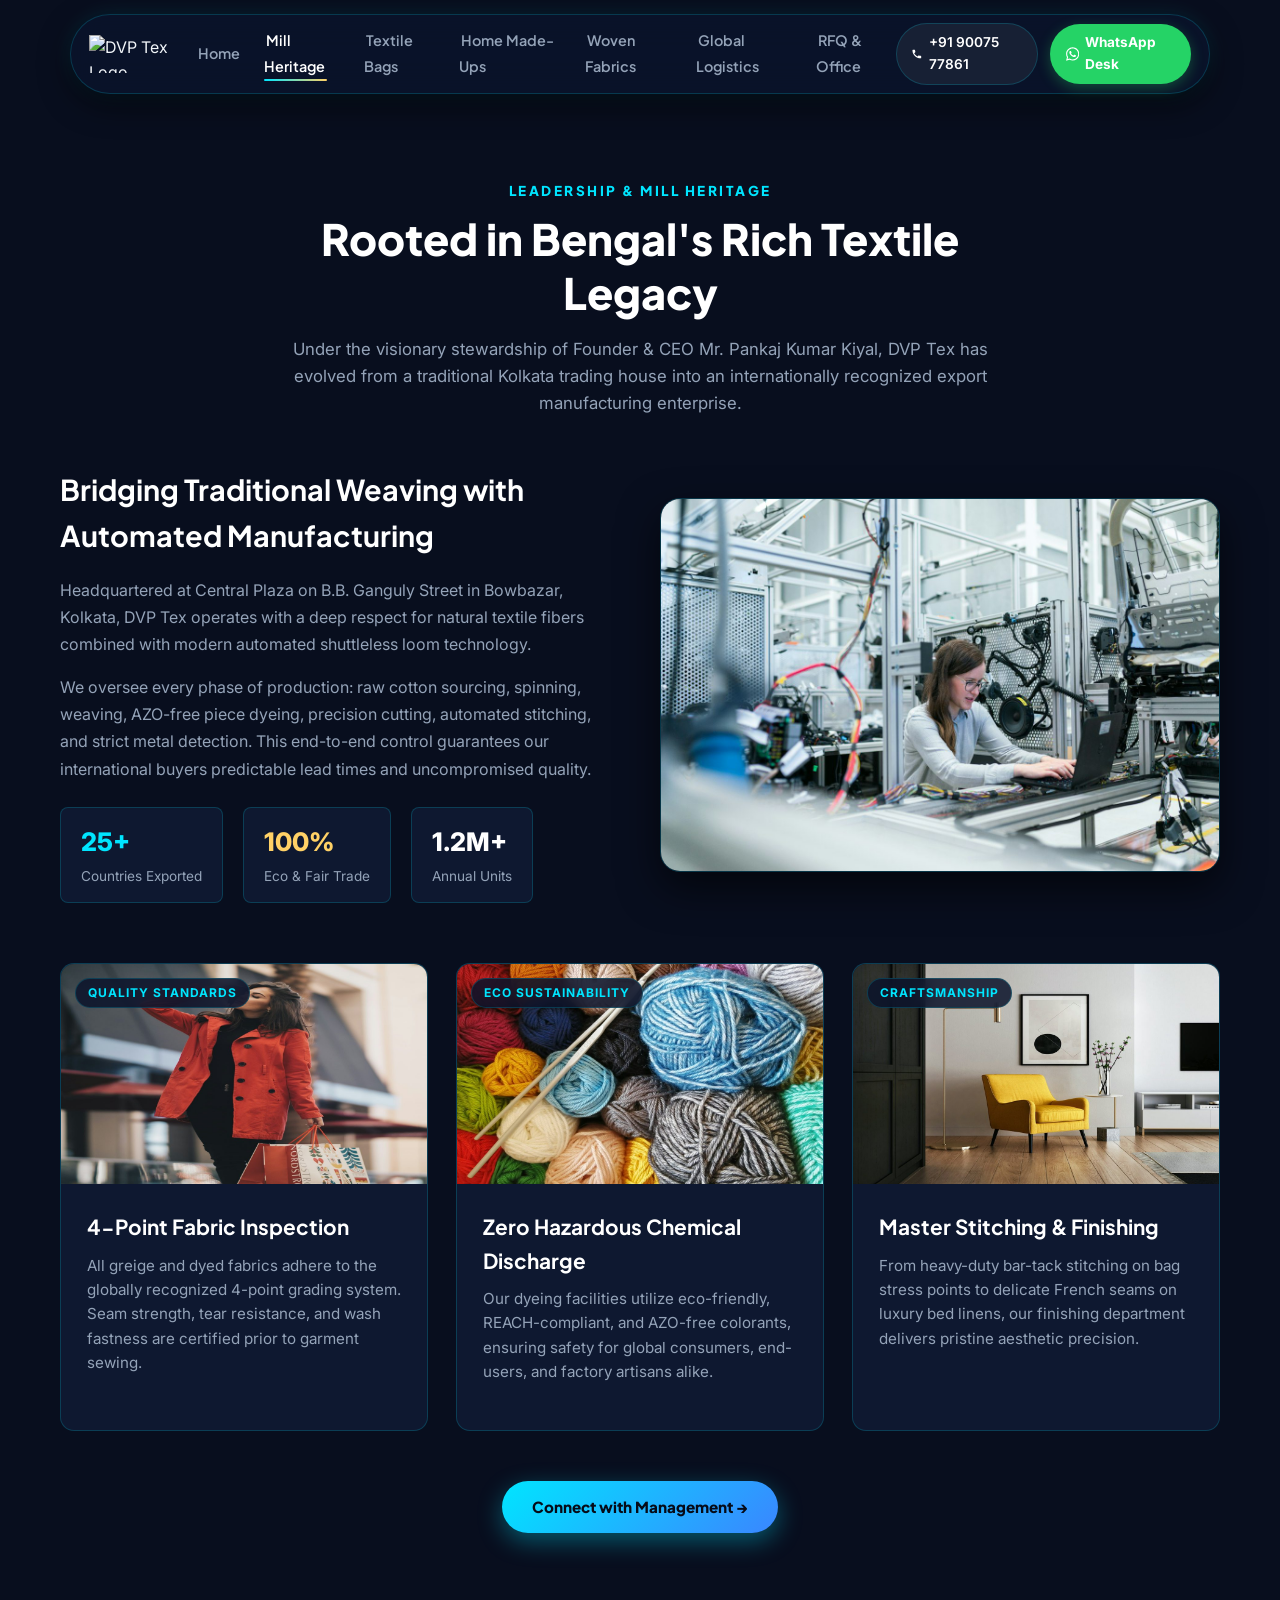
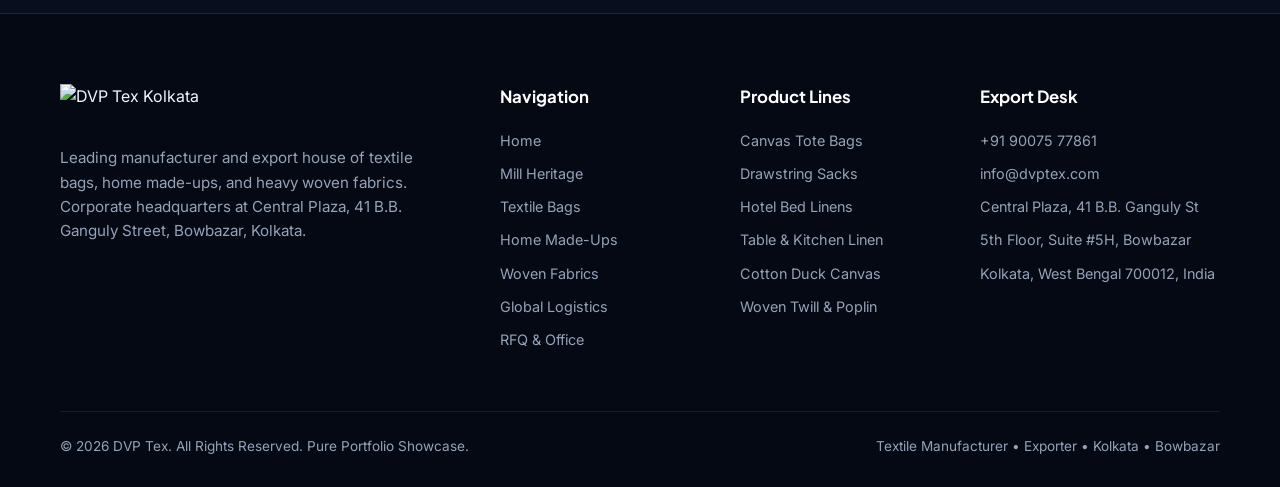
==== about.html @ 0e13f60e "feat: complete global export textile architecture for DVP Tex Kolkata" ====
<!DOCTYPE html>
<html lang="en">
<head>
  <meta charset="UTF-8">
  <meta name="viewport" content="width=device-width, initial-scale=1.0">
  <title>Mill Heritage &amp; Leadership | DVP Tex Kolkata</title>
  <meta name="description" content="Discover the manufacturing heritage, leadership of Mr. Pankaj Kumar Kiyal, and international compliance standards at DVP Tex, Bowbazar, Kolkata.">
  <link rel="icon" type="image/svg+xml" href="assets/images/favicon.svg">
  <link rel="icon" type="image/png" sizes="32x32" href="assets/images/favicon-32x32.png">
  <link rel="apple-touch-icon" href="assets/images/apple-touch-icon.png">
  <link rel="preconnect" href="https://fonts.googleapis.com">
  <link rel="preconnect" href="https://fonts.gstatic.com" crossorigin>
  <link href="https://fonts.googleapis.com/css2?family=Plus+Jakarta+Sans:wght@600;700;800;900&family=Inter:wght@400;500;600;700&display=swap" rel="stylesheet">
  <link rel="stylesheet" href="style.css">
</head>
<body>

  <!-- TheDivine Floating Pill Navbar -->
  <header class="nav-header-wrapper">
    <nav class="the-divine-nav" aria-label="Main Navigation">
      <a href="index.html" class="nav-brand">
        <img src="assets/images/logo.svg" alt="DVP Tex Logo">
      </a>
      <ul class="nav-links">
        <li><a href="index.html" class="nav-link">Home</a></li>
        <li><a href="about.html" class="nav-link active">Mill Heritage</a></li>
        <li><a href="bags.html" class="nav-link">Textile Bags</a></li>
        <li><a href="made-ups.html" class="nav-link">Home Made-Ups</a></li>
        <li><a href="fabrics.html" class="nav-link">Woven Fabrics</a></li>
        <li><a href="export.html" class="nav-link">Global Logistics</a></li>
        <li><a href="contact.html" class="nav-link">RFQ &amp; Office</a></li>
      </ul>
      <div class="nav-actions">
        <a href="tel:+919007577861" class="btn-nav-call" title="Call DVP Tex">
          <svg width="14" height="14" viewBox="0 0 24 24" fill="currentColor"><path d="M20 15.5c-1.2 0-2.4-.2-3.6-.6-.3-.1-.7 0-1 .2l-2.2 2.2c-2.8-1.4-5.1-3.8-6.6-6.6l2.2-2.2c.3-.3.4-.7.2-1-.4-1.1-.6-2.3-.6-3.5 0-.6-.4-1-1-1H4c-.6 0-1 .4-1 1 0 9.4 7.6 17 17 17 .6 0 1-.4 1-1v-3.5c0-.6-.4-1-1-1z"/></svg>
          +91 90075 77861
        </a>
        <a href="https://wa.me/919007577861?text=Hello%20DVP%20Tex!%20We%20would%20like%20to%20learn%20more%20about%20your%20mill%20manufacturing%20capabilities." target="_blank" rel="noopener noreferrer" class="btn-nav-wa" title="WhatsApp Export Desk">
          <svg class="wa-icon-white" viewBox="0 0 24 24"><path d="M.057 24l1.687-6.163c-1.041-1.804-1.588-3.849-1.587-5.946.003-6.556 5.338-11.891 11.893-11.891 3.181.001 6.167 1.24 8.413 3.488 2.245 2.248 3.481 5.236 3.48 8.414-.003 6.557-5.338 11.892-11.893 11.892-1.99-.001-3.951-.5-5.688-1.448l-6.305 1.654zm6.597-3.807c1.676.995 3.276 1.591 5.392 1.592 5.448 0 9.886-4.434 9.889-9.885.002-5.462-4.415-9.89-9.881-9.892-5.452 0-9.887 4.434-9.889 9.884-.001 2.225.651 3.891 1.746 5.634l-.999 3.648 3.742-.981zm11.387-5.464c-.074-.124-.272-.198-.57-.347-.297-.149-1.758-.868-2.031-.967-.272-.099-.47-.149-.669.149-.198.297-.768.967-.941 1.165-.173.198-.347.223-.644.074-.297-.149-1.255-.462-2.39-1.475-.883-.788-1.48-1.761-1.653-2.059-.173-.297-.018-.458.13-.606.134-.133.297-.347.446-.521.151-.172.2-.296.3-.495.099-.198.05-.372-.025-.521-.075-.148-.669-1.611-.916-2.206-.242-.579-.487-.501-.669-.51l-.57-.01c-.198 0-.52.074-.792.372s-1.04 1.016-1.04 2.479 1.065 2.876 1.213 3.074c.149.198 2.095 3.2 5.076 4.487.709.306 1.263.489 1.694.626.712.226 1.36.194 1.872.118.571-.085 1.758-.719 2.006-1.413.248-.695.248-1.29.173-1.414z"/></svg>
        WhatsApp Desk
      </a>
      <button class="mobile-nav-toggle" aria-label="Toggle navigation">
        <svg width="24" height="24" viewBox="0 0 24 24" stroke="currentColor" stroke-width="2" fill="none"><path d="M4 6h16M4 12h16M4 18h16"/></svg>
      </button>
    </div>
  </nav>
</header>

<!-- Mobile Drawer -->
<div class="mobile-nav-drawer">
  <a href="index.html" class="nav-link">Home</a>
  <a href="about.html" class="nav-link active">Mill Heritage</a>
  <a href="bags.html" class="nav-link">Textile Bags</a>
  <a href="made-ups.html" class="nav-link">Home Made-Ups</a>
  <a href="fabrics.html" class="nav-link">Woven Fabrics</a>
  <a href="export.html" class="nav-link">Global Logistics</a>
  <a href="contact.html" class="nav-link">RFQ &amp; Office</a>
</div>

<main style="padding-top: 100px;">
  <section class="section">
    <div class="container">
      <div class="section-header">
        <span class="section-subtitle">Leadership &amp; Mill Heritage</span>
        <h1 class="section-title">Rooted in Bengal's Rich Textile Legacy</h1>
        <p class="section-desc">
          Under the visionary stewardship of Founder &amp; CEO Mr. Pankaj Kumar Kiyal, DVP Tex has evolved from a traditional Kolkata trading house into an internationally recognized export manufacturing enterprise.
        </p>
      </div>

      <div style="display: grid; grid-template-columns: repeat(auto-fit, minmax(320px, 1fr)); gap: 40px; align-items: center; margin-bottom: 60px;">
        <div>
          <h2 style="font-size: 1.8rem; color: #fff; margin-bottom: 18px; font-family: var(--font-heading);">
            Bridging Traditional Weaving with Automated Manufacturing
          </h2>
          <p style="color: var(--text-muted); line-height: 1.7; margin-bottom: 16px;">
            Headquartered at Central Plaza on B.B. Ganguly Street in Bowbazar, Kolkata, DVP Tex operates with a deep respect for natural textile fibers combined with modern automated shuttleless loom technology.
          </p>
          <p style="color: var(--text-muted); line-height: 1.7; margin-bottom: 24px;">
            We oversee every phase of production: raw cotton sourcing, spinning, weaving, AZO-free piece dyeing, precision cutting, automated stitching, and strict metal detection. This end-to-end control guarantees our international buyers predictable lead times and uncompromised quality.
          </p>
          <div style="display: flex; gap: 20px; flex-wrap: wrap;">
            <div style="background: var(--bg-card); border: 1px solid var(--border-color); border-radius: var(--radius-sm); padding: 14px 20px;">
              <span style="font-size: 1.6rem; font-weight: 800; color: var(--accent-cyan); display: block;">25+</span>
              <span style="font-size: 0.85rem; color: var(--text-muted);">Countries Exported</span>
            </div>
            <div style="background: var(--bg-card); border: 1px solid var(--border-color); border-radius: var(--radius-sm); padding: 14px 20px;">
              <span style="font-size: 1.6rem; font-weight: 800; color: var(--accent-gold); display: block;">100%</span>
              <span style="font-size: 0.85rem; color: var(--text-muted);">Eco &amp; Fair Trade</span>
            </div>
            <div style="background: var(--bg-card); border: 1px solid var(--border-color); border-radius: var(--radius-sm); padding: 14px 20px;">
              <span style="font-size: 1.6rem; font-weight: 800; color: #fff; display: block;">1.2M+</span>
              <span style="font-size: 0.85rem; color: var(--text-muted);">Annual Units</span>
            </div>
          </div>
        </div>

        <div style="border-radius: var(--radius-lg); overflow: hidden; border: 1px solid var(--border-color); box-shadow: 0 16px 40px rgba(0,0,0,0.6);">
          <img src="assets/images/industrial-weaving-loom.jpg" alt="Industrial Weaving Loom Machinery" loading="lazy" style="width: 100%; height: auto;">
        </div>
      </div>

      <!-- Compliance & Certification Pillars -->
      <div class="cards-grid">
        <div class="card-luxury">
          <div class="card-img-wrap">
            <img src="assets/images/quality-inspection-fabric.jpg" alt="Quality Assurance Lab" loading="lazy">
            <span class="card-badge">Quality Standards</span>
          </div>
          <div class="card-body">
            <h3 class="card-title">4-Point Fabric Inspection</h3>
            <p class="card-desc">
              All greige and dyed fabrics adhere to the globally recognized 4-point grading system. Seam strength, tear resistance, and wash fastness are certified prior to garment sewing.
            </p>
          </div>
        </div>

        <div class="card-luxury">
          <div class="card-img-wrap">
            <img src="assets/images/yarn-spinning-spools.jpg" alt="Eco Dyeing and Cotton Yarn" loading="lazy">
            <span class="card-badge">Eco Sustainability</span>
          </div>
          <div class="card-body">
            <h3 class="card-title">Zero Hazardous Chemical Discharge</h3>
            <p class="card-desc">
              Our dyeing facilities utilize eco-friendly, REACH-compliant, and AZO-free colorants, ensuring safety for global consumers, end-users, and factory artisans alike.
            </p>
          </div>
        </div>

        <div class="card-luxury">
          <div class="card-img-wrap">
            <img src="assets/images/textile-craftsmanship-detail.jpg" alt="Precision Stitching and Finishing" loading="lazy">
            <span class="card-badge">Craftsmanship</span>
          </div>
          <div class="card-body">
            <h3 class="card-title">Master Stitching &amp; Finishing</h3>
            <p class="card-desc">
              From heavy-duty bar-tack stitching on bag stress points to delicate French seams on luxury bed linens, our finishing department delivers pristine aesthetic precision.
            </p>
          </div>
        </div>
      </div>

      <div style="text-align: center; margin-top: 50px;">
        <a href="contact.html" class="btn-primary">Connect with Management &rarr;</a>
      </div>
    </div>
  </section>
</main>

<!-- Footer -->
<footer class="site-footer">
  <div class="container">
    <div class="footer-grid">
      <div class="footer-brand">
        <img src="assets/images/logo.svg" alt="DVP Tex Kolkata">
        <p>
          Leading manufacturer and export house of textile bags, home made-ups, and heavy woven fabrics. Corporate headquarters at Central Plaza, 41 B.B. Ganguly Street, Bowbazar, Kolkata.
        </p>
      </div>
      <div class="footer-col">
        <h4>Navigation</h4>
        <ul>
          <li><a href="index.html">Home</a></li>
          <li><a href="about.html">Mill Heritage</a></li>
          <li><a href="bags.html">Textile Bags</a></li>
          <li><a href="made-ups.html">Home Made-Ups</a></li>
          <li><a href="fabrics.html">Woven Fabrics</a></li>
          <li><a href="export.html">Global Logistics</a></li>
          <li><a href="contact.html">RFQ &amp; Office</a></li>
        </ul>
      </div>
      <div class="footer-col">
        <h4>Product Lines</h4>
        <ul>
          <li><a href="bags.html">Canvas Tote Bags</a></li>
          <li><a href="bags.html">Drawstring Sacks</a></li>
          <li><a href="made-ups.html">Hotel Bed Linens</a></li>
          <li><a href="made-ups.html">Table &amp; Kitchen Linen</a></li>
          <li><a href="fabrics.html">Cotton Duck Canvas</a></li>
          <li><a href="fabrics.html">Woven Twill &amp; Poplin</a></li>
        </ul>
      </div>
      <div class="footer-col">
        <h4>Export Desk</h4>
        <ul>
          <li><a href="tel:+919007577861">+91 90075 77861</a></li>
          <li><a href="mailto:info@dvptex.com">info@dvptex.com</a></li>
          <li>Central Plaza, 41 B.B. Ganguly St</li>
          <li>5th Floor, Suite #5H, Bowbazar</li>
          <li>Kolkata, West Bengal 700012, India</li>
        </ul>
      </div>
    </div>

    <div class="footer-bottom">
      <p>&copy; 2026 DVP Tex. All Rights Reserved. Pure Portfolio Showcase.</p>
      <p>Textile Manufacturer &bull; Exporter &bull; Kolkata &bull; Bowbazar</p>
    </div>
  </div>
</footer>

<script src="main.js"></script>
</body>
</html>
---- style.css ----
:root {
  --bg-dark: #080e1e;
  --bg-card: #0e1830;
  --bg-card-hover: #142244;
  --border-color: rgba(0, 229, 255, 0.18);
  --border-glow: rgba(0, 229, 255, 0.45);
  --text-main: #f1f5f9;
  --text-muted: #94a3b8;
  --accent-cyan: #00e5ff;
  --accent-blue: #3a86ff;
  --accent-gold: #ffd166;
  --font-heading: 'Plus Jakarta Sans', system-ui, -apple-system, sans-serif;
  --font-body: 'Inter', system-ui, -apple-system, sans-serif;
  --radius-sm: 8px;
  --radius-md: 14px;
  --radius-lg: 20px;
}

* {
  margin: 0;
  padding: 0;
  box-sizing: border-box;
}

html, body {
  width: 100%;
  overflow-x: hidden;
  background-color: var(--bg-dark);
  color: var(--text-main);
  font-family: var(--font-body);
  line-height: 1.6;
  -webkit-font-smoothing: antialiased;
}

img, video {
  max-width: 100%;
  height: auto;
  display: block;
}

a {
  text-decoration: none;
  color: inherit;
  transition: all 0.25s ease;
}

/* Container */
.container {
  width: 100%;
  max-width: 1200px;
  margin: 0 auto;
  padding: 0 20px;
  box-sizing: border-box;
}

/* TheDivine Floating Pill Navbar */
.nav-header-wrapper {
  position: fixed;
  top: 14px;
  left: 0;
  width: 100%;
  display: flex;
  justify-content: center;
  z-index: 1000;
  pointer-events: none;
  padding: 0 16px;
  box-sizing: border-box;
}

.the-divine-nav {
  pointer-events: auto;
  display: flex;
  align-items: center;
  justify-content: space-between;
  width: 100%;
  max-width: 1140px;
  background: rgba(11, 19, 43, 0.90);
  backdrop-filter: blur(16px);
  -webkit-backdrop-filter: blur(16px);
  border: 1px solid var(--border-color);
  border-radius: 9999px;
  padding: 8px 18px;
  box-shadow: 0 10px 30px rgba(0, 0, 0, 0.6), 0 0 20px rgba(0, 229, 255, 0.12);
  transition: all 0.3s ease;
}

.nav-brand {
  display: flex;
  align-items: center;
  gap: 10px;
}

.nav-brand img {
  height: 38px;
  width: auto;
}

.nav-links {
  display: flex;
  align-items: center;
  list-style: none;
  gap: 22px;
}

.nav-link {
  font-family: var(--font-heading);
  font-size: 0.9rem;
  font-weight: 600;
  color: var(--text-muted);
  position: relative;
  padding: 6px 2px;
}

.nav-link:hover, .nav-link.active {
  color: #ffffff;
}

.nav-link.active::after {
  content: '';
  position: absolute;
  bottom: 0;
  left: 0;
  width: 100%;
  height: 2px;
  background: linear-gradient(90deg, var(--accent-cyan), var(--accent-gold));
  border-radius: 2px;
}

.nav-actions {
  display: flex;
  align-items: center;
  gap: 12px;
}

.btn-nav-call {
  display: inline-flex;
  align-items: center;
  gap: 6px;
  background: rgba(255, 255, 255, 0.06);
  border: 1px solid var(--border-color);
  color: #fff;
  padding: 8px 14px;
  border-radius: 9999px;
  font-size: 0.85rem;
  font-weight: 600;
}

.btn-nav-call:hover {
  background: rgba(0, 229, 255, 0.15);
  border-color: var(--accent-cyan);
}

.btn-nav-wa {
  display: inline-flex;
  align-items: center;
  gap: 6px;
  background: #25D366;
  color: #ffffff;
  padding: 8px 16px;
  border-radius: 9999px;
  font-size: 0.85rem;
  font-weight: 700;
  box-shadow: 0 4px 14px rgba(37, 211, 102, 0.3);
}

.btn-nav-wa:hover {
  background: #20ba59;
  transform: translateY(-1px);
}

.wa-icon-white {
  width: 16px;
  height: 16px;
  fill: #ffffff;
}

.mobile-nav-toggle {
  display: none;
  background: transparent;
  border: none;
  color: #fff;
  cursor: pointer;
  padding: 4px;
}

/* Mobile Drawer */
.mobile-nav-drawer {
  display: none;
  position: fixed;
  top: 72px;
  left: 16px;
  right: 16px;
  background: rgba(11, 19, 43, 0.98);
  border: 1px solid var(--border-color);
  border-radius: var(--radius-lg);
  padding: 20px;
  z-index: 999;
  box-shadow: 0 20px 40px rgba(0,0,0,0.8);
  flex-direction: column;
  gap: 12px;
}

.mobile-nav-drawer.open {
  display: flex;
}

.mobile-nav-drawer .nav-link {
  font-size: 1.05rem;
  padding: 10px 0;
  border-bottom: 1px solid rgba(255,255,255,0.05);
}

/* Hero Section */
.hero-wrapper {
  position: relative;
  width: 100%;
  height: 92vh;
  min-height: 600px;
  max-height: 850px;
  display: flex;
  align-items: center;
  justify-content: center;
  overflow: hidden;
  background: #000;
}

.hero-video-bg {
  position: absolute;
  top: 0;
  left: 0;
  width: 100%;
  height: 100%;
  object-fit: cover;
  opacity: 0.38;
  z-index: 1;
}

.hero-overlay {
  position: absolute;
  inset: 0;
  background: linear-gradient(180deg, rgba(8, 14, 30, 0.75) 0%, rgba(8, 14, 30, 0.4) 50%, rgba(8, 14, 30, 0.95) 100%);
  z-index: 2;
}

.hero-content {
  position: relative;
  z-index: 3;
  text-align: center;
  max-width: 900px;
  padding: 0 20px;
}

.hero-badge {
  display: inline-flex;
  align-items: center;
  gap: 8px;
  background: rgba(0, 229, 255, 0.12);
  border: 1px solid var(--border-color);
  color: var(--accent-cyan);
  padding: 6px 18px;
  border-radius: 9999px;
  font-size: 0.85rem;
  font-weight: 700;
  letter-spacing: 1px;
  text-transform: uppercase;
  margin-bottom: 22px;
}

.hero-title {
  font-family: var(--font-heading);
  font-size: clamp(2.2rem, 5vw, 4rem);
  font-weight: 900;
  line-height: 1.15;
  color: #ffffff;
  margin-bottom: 20px;
}

.hero-title .typewriter-target {
  background: linear-gradient(90deg, var(--accent-cyan), var(--accent-gold));
  -webkit-background-clip: text;
  -webkit-text-fill-color: transparent;
  display: inline-block;
  min-width: 180px;
}

.hero-subtitle {
  font-size: clamp(1rem, 2vw, 1.25rem);
  color: var(--text-muted);
  max-width: 740px;
  margin: 0 auto 32px;
}

.hero-cta-group {
  display: flex;
  align-items: center;
  justify-content: center;
  gap: 16px;
  flex-wrap: wrap;
}

.btn-primary {
  display: inline-flex;
  align-items: center;
  gap: 8px;
  background: linear-gradient(135deg, var(--accent-cyan), var(--accent-blue));
  color: #060b18;
  font-family: var(--font-heading);
  font-weight: 800;
  font-size: 0.95rem;
  padding: 14px 30px;
  border-radius: 9999px;
  box-shadow: 0 8px 24px rgba(0, 229, 255, 0.35);
  transition: all 0.3s ease;
  border: none;
  cursor: pointer;
}

.btn-primary:hover {
  transform: translateY(-2px);
  box-shadow: 0 12px 28px rgba(0, 229, 255, 0.5);
}

.btn-secondary {
  display: inline-flex;
  align-items: center;
  gap: 8px;
  background: rgba(255, 255, 255, 0.05);
  border: 1px solid var(--border-color);
  color: #ffffff;
  font-family: var(--font-heading);
  font-weight: 700;
  font-size: 0.95rem;
  padding: 14px 28px;
  border-radius: 9999px;
  transition: all 0.3s ease;
}

.btn-secondary:hover {
  background: rgba(255, 255, 255, 0.12);
  border-color: #ffffff;
}

/* Counter Bar */
.counter-bar-wrapper {
  background: var(--bg-card);
  border-top: 1px solid var(--border-color);
  border-bottom: 1px solid var(--border-color);
  padding: 36px 0;
}

.counter-grid {
  display: grid;
  grid-template-columns: repeat(auto-fit, minmax(200px, 1fr));
  gap: 24px;
  text-align: center;
}

.counter-item h3 {
  font-family: var(--font-heading);
  font-size: 2.6rem;
  font-weight: 900;
  color: #ffffff;
  margin-bottom: 4px;
}

.counter-item h3 .counter-val {
  background: linear-gradient(90deg, var(--accent-cyan), var(--accent-gold));
  -webkit-background-clip: text;
  -webkit-text-fill-color: transparent;
}

.counter-item p {
  font-size: 0.9rem;
  color: var(--text-muted);
  font-weight: 600;
  text-transform: uppercase;
  letter-spacing: 1px;
}

/* Sections */
.section {
  padding: 80px 0;
}

.section-header {
  text-align: center;
  max-width: 740px;
  margin: 0 auto 50px;
}

.section-subtitle {
  font-family: var(--font-heading);
  font-size: 0.85rem;
  font-weight: 800;
  color: var(--accent-cyan);
  text-transform: uppercase;
  letter-spacing: 2.5px;
  display: block;
  margin-bottom: 10px;
}

.section-title {
  font-family: var(--font-heading);
  font-size: clamp(1.8rem, 3.5vw, 2.7rem);
  font-weight: 800;
  color: #ffffff;
  line-height: 1.25;
  margin-bottom: 16px;
}

.section-desc {
  font-size: 1.05rem;
  color: var(--text-muted);
}

/* Cards Grid */
.cards-grid {
  display: grid;
  grid-template-columns: repeat(auto-fit, minmax(320px, 1fr));
  gap: 28px;
}

.card-luxury {
  background: var(--bg-card);
  border: 1px solid var(--border-color);
  border-radius: var(--radius-md);
  overflow: hidden;
  transition: all 0.3s ease;
  display: flex;
  flex-direction: column;
}

.card-luxury:hover {
  transform: translateY(-4px);
  border-color: var(--border-glow);
  box-shadow: 0 16px 36px rgba(0, 229, 255, 0.12);
}

.card-img-wrap {
  position: relative;
  width: 100%;
  height: 220px;
  overflow: hidden;
}

.card-img-wrap img {
  width: 100%;
  height: 100%;
  object-fit: cover;
  transition: transform 0.5s ease;
}

.card-luxury:hover .card-img-wrap img {
  transform: scale(1.05);
}

.card-badge {
  position: absolute;
  top: 14px;
  left: 14px;
  background: rgba(11, 19, 43, 0.85);
  backdrop-filter: blur(8px);
  border: 1px solid var(--border-color);
  color: var(--accent-cyan);
  padding: 4px 12px;
  border-radius: 9999px;
  font-size: 0.75rem;
  font-weight: 700;
  text-transform: uppercase;
  letter-spacing: 1px;
}

.card-body {
  padding: 26px;
  display: flex;
  flex-direction: column;
  flex-grow: 1;
}

.card-title {
  font-family: var(--font-heading);
  font-size: 1.3rem;
  font-weight: 700;
  color: #ffffff;
  margin-bottom: 10px;
}

.card-desc {
  font-size: 0.95rem;
  color: var(--text-muted);
  margin-bottom: 20px;
  flex-grow: 1;
}

.card-features {
  list-style: none;
  margin-bottom: 22px;
}

.card-features li {
  display: flex;
  align-items: center;
  gap: 10px;
  font-size: 0.88rem;
  color: #cbd5e1;
  margin-bottom: 8px;
}

.card-features li svg {
  width: 16px;
  height: 16px;
  fill: var(--accent-cyan);
  flex-shrink: 0;
}

.card-cta {
  display: inline-flex;
  align-items: center;
  gap: 6px;
  color: var(--accent-cyan);
  font-family: var(--font-heading);
  font-weight: 700;
  font-size: 0.9rem;
}

.card-cta:hover {
  color: #ffffff;
  gap: 10px;
}

/* Interactive RFQ Estimator Widget */
.estimator-widget {
  background: linear-gradient(135deg, #0e1830 0%, #132244 100%);
  border: 1px solid var(--border-color);
  border-radius: var(--radius-lg);
  padding: 40px;
  box-shadow: 0 20px 50px rgba(0,0,0,0.5);
  box-sizing: border-box;
}

.estimator-grid {
  display: grid;
  grid-template-columns: repeat(auto-fit, minmax(260px, 1fr));
  gap: 24px;
  margin-bottom: 30px;
}

.est-field {
  display: flex;
  flex-direction: column;
  gap: 8px;
}

.est-field label {
  font-size: 0.88rem;
  font-weight: 700;
  color: #cbd5e1;
  text-transform: uppercase;
  letter-spacing: 1px;
}

.est-field select, .est-field input {
  background: #18284e;
  border: 1px solid var(--border-color);
  color: #ffffff;
  padding: 12px 16px;
  border-radius: var(--radius-sm);
  font-family: var(--font-body);
  font-size: 0.95rem;
  outline: none;
}

.est-field select:focus, .est-field input:focus {
  border-color: var(--accent-cyan);
}

.estimator-output {
  background: rgba(0, 229, 255, 0.05);
  border: 1px dashed var(--accent-cyan);
  border-radius: var(--radius-md);
  padding: 24px;
  display: flex;
  align-items: center;
  justify-content: space-between;
  gap: 20px;
  flex-wrap: wrap;
}

.est-specs {
  flex: 1;
  min-width: 240px;
  word-break: break-word;
}

.est-specs h4 {
  font-family: var(--font-heading);
  font-size: 1.25rem;
  color: #ffffff;
  margin-bottom: 6px;
}

.est-specs p {
  color: var(--text-muted);
  font-size: 0.9rem;
}

/* Footer */
.site-footer {
  background: #050914;
  border-top: 1px solid var(--border-color);
  padding: 70px 0 30px;
}

.footer-grid {
  display: grid;
  grid-template-columns: 2fr 1fr 1fr 1.2fr;
  gap: 40px;
  margin-bottom: 50px;
}

.footer-brand img {
  height: 44px;
  margin-bottom: 18px;
}

.footer-brand p {
  color: var(--text-muted);
  font-size: 0.95rem;
  line-height: 1.6;
  max-width: 380px;
}

.footer-col h4 {
  font-family: var(--font-heading);
  font-size: 1.05rem;
  font-weight: 700;
  color: #ffffff;
  margin-bottom: 18px;
}

.footer-col ul {
  list-style: none;
}

.footer-col ul li {
  margin-bottom: 10px;
  font-size: 0.9rem;
  color: var(--text-muted);
}

.footer-col ul li a:hover {
  color: var(--accent-cyan);
}

.footer-bottom {
  border-top: 1px solid rgba(255, 255, 255, 0.08);
  padding-top: 24px;
  display: flex;
  align-items: center;
  justify-content: space-between;
  font-size: 0.85rem;
  color: var(--text-muted);
  flex-wrap: wrap;
  gap: 12px;
}

/* Mobile Breakpoints & Safeguards */
@media (max-width: 992px) {
  .nav-links, .btn-nav-call {
    display: none;
  }
  .mobile-nav-toggle {
    display: block;
  }
  .footer-grid {
    grid-template-columns: 1fr 1fr;
  }
}

@media (max-width: 768px) {
  .section {
    padding: 50px 0;
  }
  .footer-grid {
    grid-template-columns: 1fr;
  }
  .estimator-widget {
    padding: 20px 14px;
  }
  .estimator-output {
    flex-direction: column;
    align-items: stretch;
  }
}

@media (max-width: 480px) {
  .container {
    padding: 0 14px;
  }
  .the-divine-nav {
    padding: 6px 12px;
  }
  .btn-nav-wa {
    padding: 6px 12px;
    font-size: 0.78rem;
  }
  .cards-grid {
    grid-template-columns: 1fr;
  }
  .counter-grid {
    grid-template-columns: 1fr 1fr;
  }
  .hero-wrapper {
    min-height: 520px;
  }
}
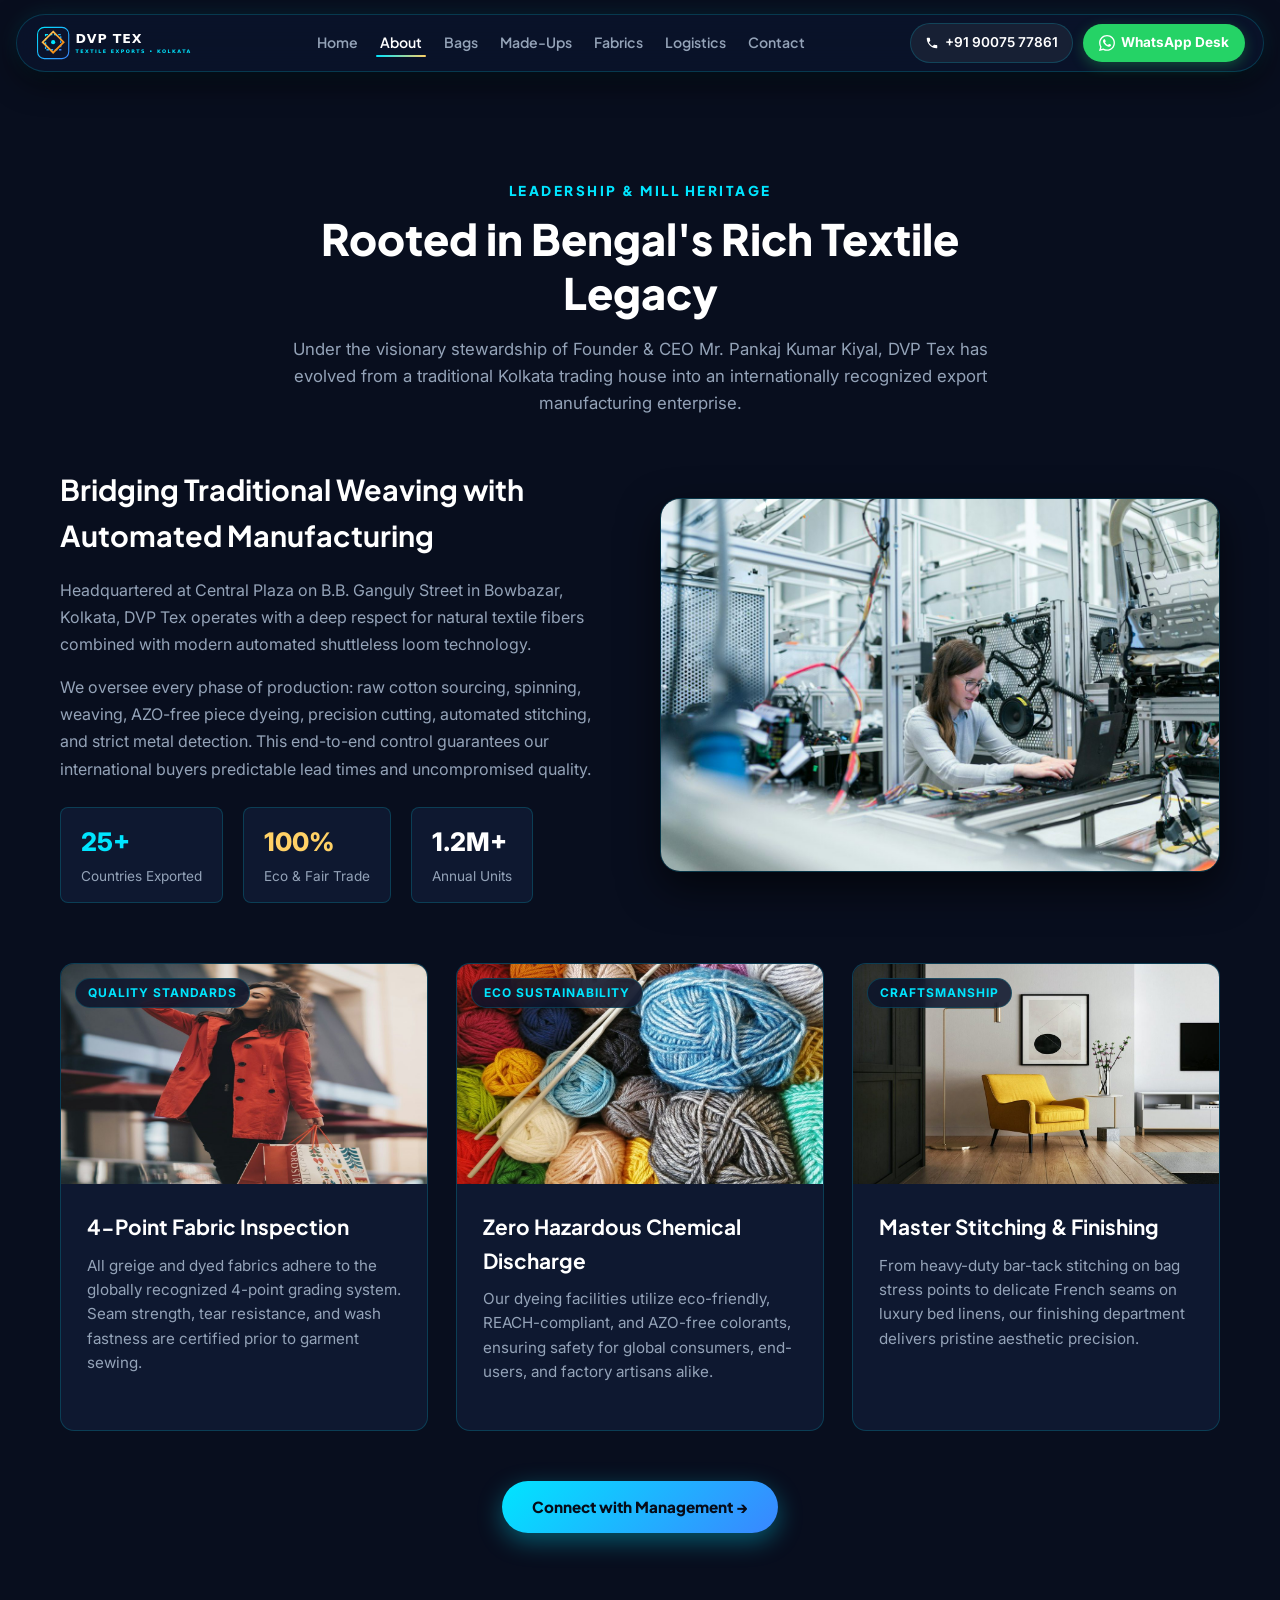
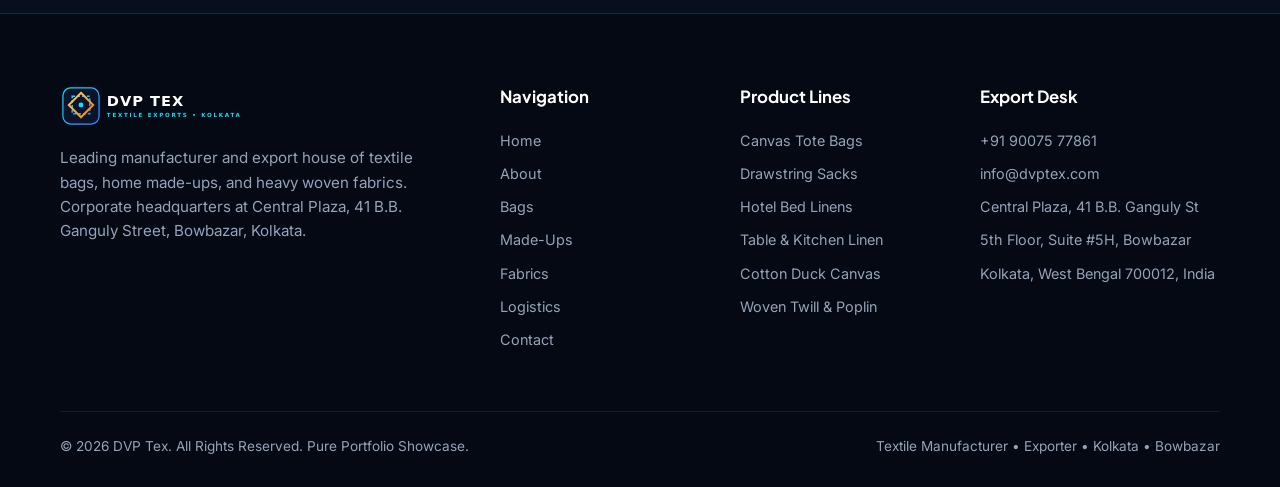
==== commit bf5bd381: "Fix navbar single-line tabs and logo SVG XML format" ====
--- a/about.html
+++ b/about.html
@@ -23,12 +23,12 @@
       </a>
       <ul class="nav-links">
         <li><a href="index.html" class="nav-link">Home</a></li>
-        <li><a href="about.html" class="nav-link active">Mill Heritage</a></li>
-        <li><a href="bags.html" class="nav-link">Textile Bags</a></li>
-        <li><a href="made-ups.html" class="nav-link">Home Made-Ups</a></li>
-        <li><a href="fabrics.html" class="nav-link">Woven Fabrics</a></li>
-        <li><a href="export.html" class="nav-link">Global Logistics</a></li>
-        <li><a href="contact.html" class="nav-link">RFQ &amp; Office</a></li>
+        <li><a href="about.html" class="nav-link active">About</a></li>
+        <li><a href="bags.html" class="nav-link">Bags</a></li>
+        <li><a href="made-ups.html" class="nav-link">Made-Ups</a></li>
+        <li><a href="fabrics.html" class="nav-link">Fabrics</a></li>
+        <li><a href="export.html" class="nav-link">Logistics</a></li>
+        <li><a href="contact.html" class="nav-link">Contact</a></li>
       </ul>
       <div class="nav-actions">
         <a href="tel:+919007577861" class="btn-nav-call" title="Call DVP Tex">
@@ -49,12 +49,12 @@
 <!-- Mobile Drawer -->
 <div class="mobile-nav-drawer">
   <a href="index.html" class="nav-link">Home</a>
-  <a href="about.html" class="nav-link active">Mill Heritage</a>
-  <a href="bags.html" class="nav-link">Textile Bags</a>
-  <a href="made-ups.html" class="nav-link">Home Made-Ups</a>
-  <a href="fabrics.html" class="nav-link">Woven Fabrics</a>
-  <a href="export.html" class="nav-link">Global Logistics</a>
-  <a href="contact.html" class="nav-link">RFQ &amp; Office</a>
+  <a href="about.html" class="nav-link active">About</a>
+  <a href="bags.html" class="nav-link">Bags</a>
+  <a href="made-ups.html" class="nav-link">Made-Ups</a>
+  <a href="fabrics.html" class="nav-link">Fabrics</a>
+  <a href="export.html" class="nav-link">Logistics</a>
+  <a href="contact.html" class="nav-link">Contact</a>
 </div>
 
 <main style="padding-top: 100px;">
@@ -163,12 +163,12 @@
         <h4>Navigation</h4>
         <ul>
           <li><a href="index.html">Home</a></li>
-          <li><a href="about.html">Mill Heritage</a></li>
-          <li><a href="bags.html">Textile Bags</a></li>
-          <li><a href="made-ups.html">Home Made-Ups</a></li>
-          <li><a href="fabrics.html">Woven Fabrics</a></li>
-          <li><a href="export.html">Global Logistics</a></li>
-          <li><a href="contact.html">RFQ &amp; Office</a></li>
+          <li><a href="about.html">About</a></li>
+          <li><a href="bags.html">Bags</a></li>
+          <li><a href="made-ups.html">Made-Ups</a></li>
+          <li><a href="fabrics.html">Fabrics</a></li>
+          <li><a href="export.html">Logistics</a></li>
+          <li><a href="contact.html">Contact</a></li>
         </ul>
       </div>
       <div class="footer-col">
--- a/style.css
+++ b/style.css
@@ -714,3 +714,62 @@
     min-height: 520px;
   }
 }
+
+/* Anti-Wrapping & Pill Optimization Standard */
+.nav-link, .nav-links a {
+  white-space: nowrap !important;
+  font-size: 0.88rem !important;
+  padding: 6px 4px !important;
+}
+.nav-links {
+  gap: 14px !important;
+  flex-wrap: nowrap !important;
+}
+.the-divine-nav {
+  max-width: 1240px !important;
+  gap: 12px !important;
+}
+.btn-nav-call, .btn-nav-wa {
+  white-space: nowrap !important;
+  flex-shrink: 0 !important;
+}
+
+/* ABSOLUTE NO-WRAP & FLOATING PILL STANDARDS */
+.nav-header-wrapper, .nav-pill-wrapper {
+  padding: 0 16px !important;
+}
+.the-divine-nav, .nav-pill, .header-inner {
+  max-width: 1300px !important;
+  width: 100% !important;
+  gap: 14px !important;
+  box-sizing: border-box !important;
+}
+.nav-brand, .brand {
+  flex-shrink: 0 !important;
+}
+.nav-brand img, .brand img {
+  object-fit: contain !important;
+}
+.nav-links {
+  gap: 14px !important;
+  flex-shrink: 1 !important;
+  list-style: none !important;
+}
+.nav-link, .nav-links a, .nav-links li a {
+  white-space: nowrap !important;
+  font-size: 0.88rem !important;
+  word-break: keep-all !important;
+}
+.nav-actions, .nav-action {
+  flex-shrink: 0 !important;
+  display: flex !important;
+  align-items: center !important;
+  gap: 10px !important;
+}
+.btn-nav-call, .btn-nav-wa, .nav-btn, .btn-cta-pill {
+  white-space: nowrap !important;
+  flex-shrink: 0 !important;
+  display: inline-flex !important;
+  align-items: center !important;
+  word-break: keep-all !important;
+}
